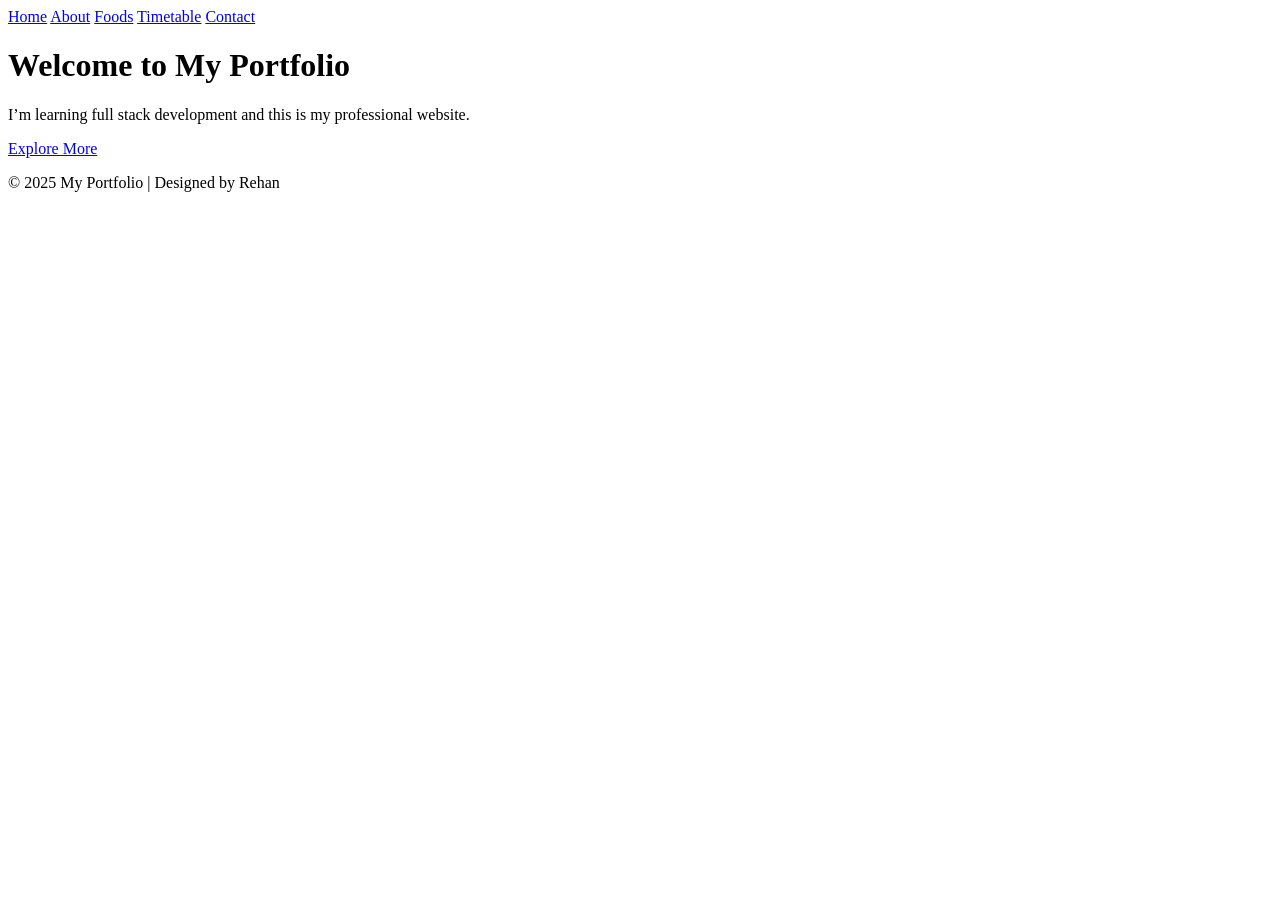
==== index.html @ c5ff6e9c "Create index.html" ====
<!DOCTYPE html>
<html>
<head>
  <title>Home - My Portfolio</title>
  <link rel="stylesheet" href="style.css">
</head>
<body>
  <nav>
    <a href="index.html">Home</a>
    <a href="about.html">About</a>
    <a href="foods.html">Foods</a>
    <a href="timetable.html">Timetable</a>
    <a href="contact.html">Contact</a>
  </nav>

  <div class="hero">
    <h1>Welcome to My Portfolio</h1>
    <p>I’m learning full stack development and this is my professional website.</p>
    <a href="about.html" class="btn">Explore More</a>
  </div>

  <footer>
    <p>© 2025 My Portfolio | Designed by Rehan</p>
  </footer>
</body>
</html>
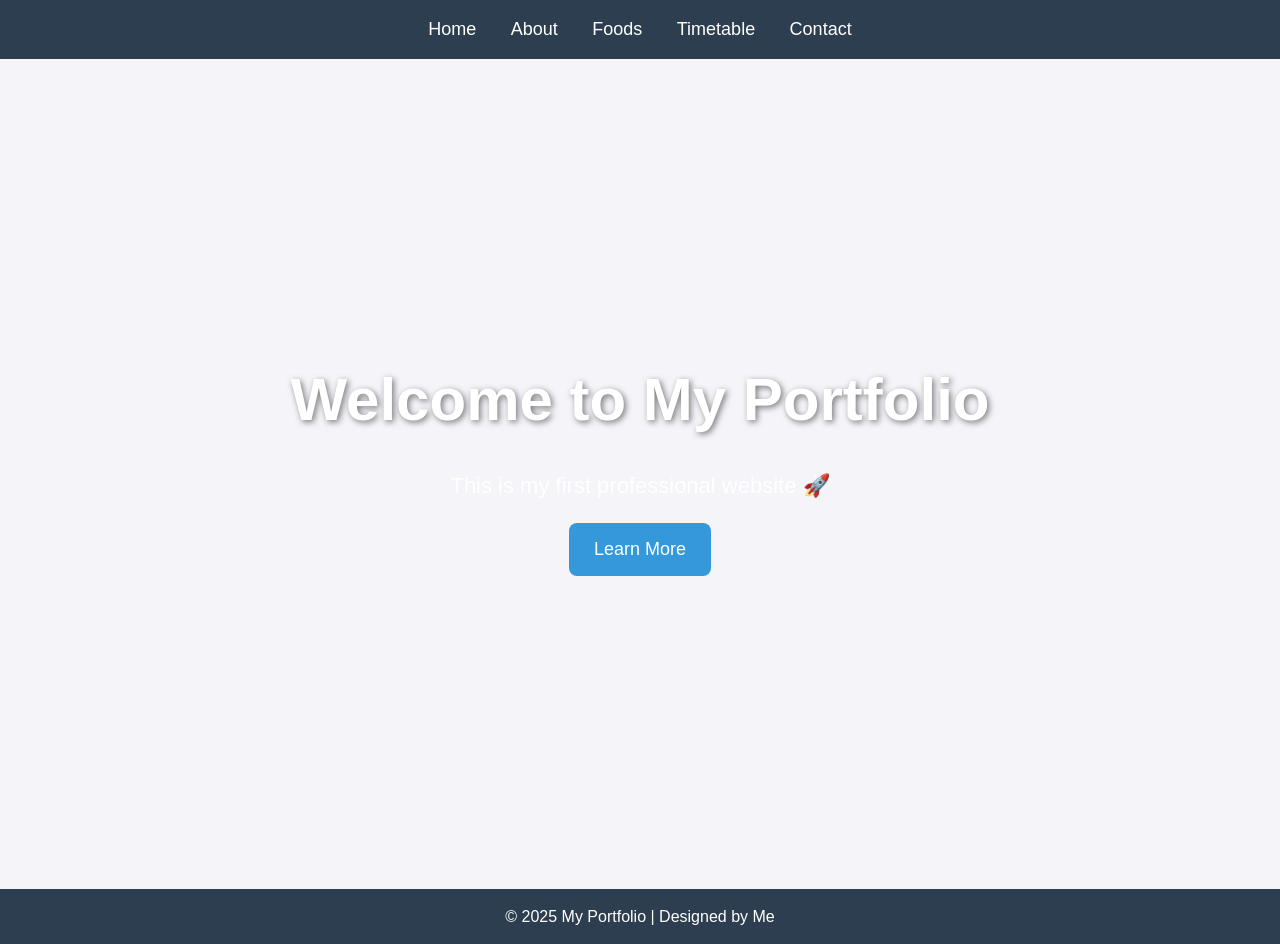
==== commit 96454c22: "Update index.html" ====
--- a/index.html
+++ b/index.html
@@ -1,7 +1,7 @@
 <!DOCTYPE html>
 <html>
 <head>
-  <title>Home - My Portfolio</title>
+  <title>My Portfolio</title>
   <link rel="stylesheet" href="style.css">
 </head>
 <body>
@@ -13,14 +13,18 @@
     <a href="contact.html">Contact</a>
   </nav>
 
-  <div class="hero">
+  <!-- Hero Section with Fade-in -->
+  <section class="hero fade-in">
     <h1>Welcome to My Portfolio</h1>
-    <p>I’m learning full stack development and this is my professional website.</p>
-    <a href="about.html" class="btn">Explore More</a>
-  </div>
+    <p>This is my first professional website 🚀</p>
+    <a href="about.html" class="btn">Learn More</a>
+  </section>
 
   <footer>
-    <p>© 2025 My Portfolio | Designed by Rehan</p>
+    <p>© 2025 My Portfolio | Designed by Me</p>
   </footer>
+
+  <!-- Link JavaScript -->
+  <script src="script.js"></script>
 </body>
 </html>
--- a/style.css
+++ b/style.css
@@ -0,0 +1,223 @@
+/* Reset */
+* {
+  margin: 0;
+  padding: 0;
+  box-sizing: border-box;
+}
+
+body {
+  font-family: "Segoe UI", Arial, sans-serif;
+  background: #f4f4f9;
+  color: #333;
+  line-height: 1.6;
+}
+
+/* Navigation Bar */
+nav {
+  background: #2c3e50;
+  padding: 15px;
+  text-align: center;
+  position: sticky;
+  top: 0;
+  z-index: 100;
+}
+
+nav a {
+  color: white;
+  text-decoration: none;
+  margin: 0 15px;
+  font-size: 18px;
+  transition: 0.3s;
+}
+
+nav a:hover {
+  color: #f39c12;
+}
+
+/* Hero Section */
+.hero {
+  height: 90vh;
+  display: flex;
+  flex-direction: column;
+  justify-content: center;
+  align-items: center;
+  background: url("https://picsum.photos/1600/900") no-repeat center center/cover;
+  color: white;
+  text-align: center;
+}
+
+.hero h1 {
+  font-size: 60px;
+  margin-bottom: 20px;
+  text-shadow: 2px 2px 6px rgba(0,0,0,0.5);
+}
+
+.hero p {
+  font-size: 22px;
+  max-width: 700px;
+}
+
+/* Buttons */
+.btn {
+  display: inline-block;
+  margin-top: 20px;
+  padding: 12px 25px;
+  font-size: 18px;
+  background: #3498db;
+  color: white;
+  border-radius: 8px;
+  text-decoration: none;
+  transition: 0.3s;
+}
+
+.btn:hover {
+  background: #2980b9;
+  box-shadow: 0 0 15px rgba(52, 152, 219, 0.6);
+}
+
+/* Footer */
+footer {
+  text-align: center;
+  padding: 15px;
+  background: #2c3e50;
+  color: white;
+  margin-top: 20px;
+}
+
+/* Table (for timetable page) */
+table {
+  width: 80%;
+  margin: 20px auto;
+  border-collapse: collapse;
+  box-shadow: 0 4px 10px rgba(0,0,0,0.1);
+}
+
+table th, table td {
+  border: 1px solid #ddd;
+  padding: 12px;
+  text-align: center;
+}
+
+table th {
+  background: #3498db;
+  color: white;
+}
+
+/* Food Gallery */
+.gallery {
+  display: grid;
+  grid-template-columns: repeat(auto-fit, minmax(250px, 1fr));
+  gap: 20px;
+  margin-top: 30px;
+  padding: 20px;
+}
+
+.card {
+  background: white;
+  border-radius: 10px;
+  box-shadow: 0 4px 10px rgba(0,0,0,0.1);
+  overflow: hidden;
+  transition: transform 0.3s, box-shadow 0.3s;
+}
+
+.card:hover {
+  transform: scale(1.05);
+  box-shadow: 0 0 15px rgba(52, 152, 219, 0.6);
+}
+
+.card img {
+  width: 100%;
+  height: 200px;
+  object-fit: cover;
+}
+
+.card h3 {
+  margin: 15px 0;
+}
+
+/* Contact Form */
+.contact-form {
+  max-width: 500px;
+  margin: 30px auto;
+  display: flex;
+  flex-direction: column;
+  gap: 15px;
+}
+
+.contact-form input,
+.contact-form textarea {
+  padding: 12px;
+  border: 1px solid #ccc;
+  border-radius: 8px;
+  font-size: 16px;
+  width: 100%;
+}
+
+.contact-form button {
+  padding: 12px;
+  background: #3498db;
+  color: white;
+  border: none;
+  border-radius: 8px;
+  font-size: 18px;
+  cursor: pointer;
+  transition: 0.3s;
+}
+
+.contact-form button:hover {
+  background: #2980b9;
+}
+
+/* Smooth Scrolling */
+html {
+  scroll-behavior: smooth;
+}
+
+/* Fade-in Animation (Scroll-based) */
+.fade-in {
+  opacity: 0;
+  transform: translateY(30px);
+  transition: opacity 1s ease, transform 1s ease;
+}
+
+.fade-in.show {
+  opacity: 1;
+  transform: translateY(0);
+}
+
+/* 📱 Mobile Responsive Design */
+@media (max-width: 768px) {
+  nav a {
+    display: block;
+    margin: 10px 0;
+    font-size: 20px;
+  }
+
+  .hero {
+    height: auto;
+    padding: 60px 20px;
+  }
+
+  .hero h1 {
+    font-size: 40px;
+  }
+
+  .hero p {
+    font-size: 18px;
+    padding: 0 20px;
+  }
+
+  table {
+    width: 100%;
+    font-size: 16px;
+  }
+
+  img {
+    max-width: 100%;
+    height: auto;
+  }
+
+  .contact-form {
+    width: 90%;
+  }
+}
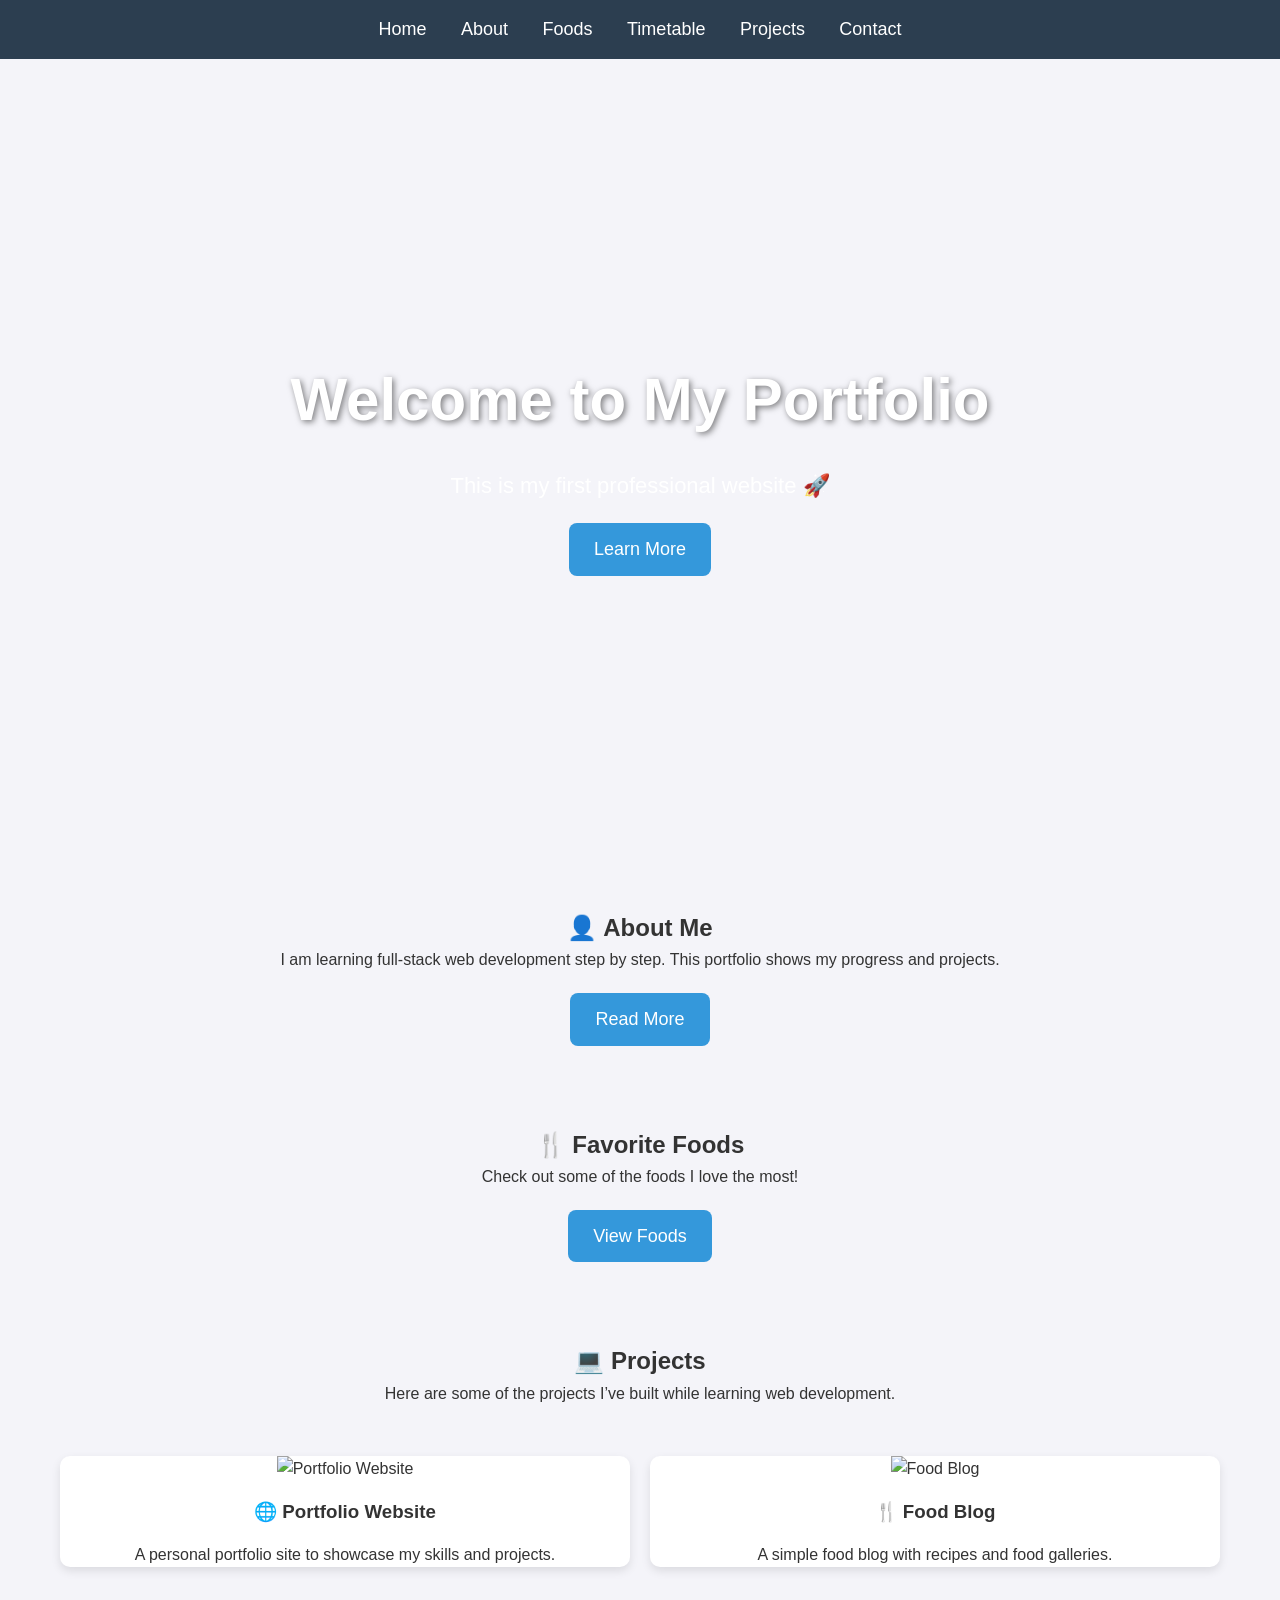
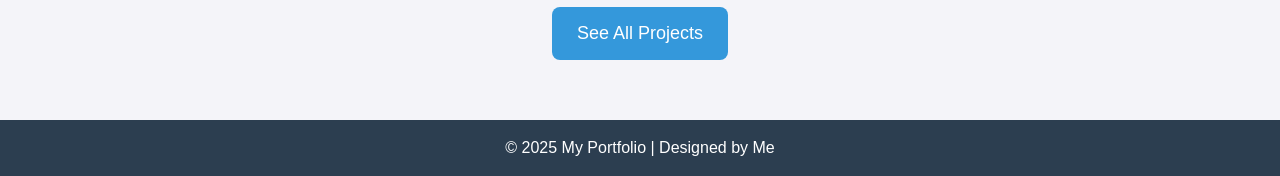
==== commit 678b4d63: "Update index.html" ====
--- a/index.html
+++ b/index.html
@@ -1,30 +1,72 @@
 <!DOCTYPE html>
-<html>
+<html lang="en">
 <head>
+  <meta charset="UTF-8">
+  <meta name="viewport" content="width=device-width, initial-scale=1.0">
   <title>My Portfolio</title>
   <link rel="stylesheet" href="style.css">
 </head>
 <body>
+
+  <!-- Navbar -->
   <nav>
     <a href="index.html">Home</a>
     <a href="about.html">About</a>
     <a href="foods.html">Foods</a>
     <a href="timetable.html">Timetable</a>
+    <a href="projects.html">Projects</a>
     <a href="contact.html">Contact</a>
   </nav>
 
-  <!-- Hero Section with Fade-in -->
+  <!-- Hero Section -->
   <section class="hero fade-in">
     <h1>Welcome to My Portfolio</h1>
     <p>This is my first professional website 🚀</p>
     <a href="about.html" class="btn">Learn More</a>
   </section>
 
+  <!-- About Preview -->
+  <section class="fade-in" style="padding:40px; text-align:center;">
+    <h2>👤 About Me</h2>
+    <p>I am learning full-stack web development step by step. This portfolio shows my progress and projects.</p>
+    <a href="about.html" class="btn">Read More</a>
+  </section>
+
+  <!-- Foods Preview -->
+  <section class="fade-in" style="padding:40px; text-align:center;">
+    <h2>🍴 Favorite Foods</h2>
+    <p>Check out some of the foods I love the most!</p>
+    <a href="foods.html" class="btn">View Foods</a>
+  </section>
+
+  <!-- Projects Preview -->
+  <section class="fade-in" style="padding:40px; text-align:center;">
+    <h2>💻 Projects</h2>
+    <p>Here are some of the projects I’ve built while learning web development.</p>
+    
+    <div class="gallery">
+      <div class="card fade-in">
+        <img src="https://picsum.photos/300/200?random=21" alt="Portfolio Website">
+        <h3>🌐 Portfolio Website</h3>
+        <p>A personal portfolio site to showcase my skills and projects.</p>
+      </div>
+
+      <div class="card fade-in">
+        <img src="https://picsum.photos/300/200?random=22" alt="Food Blog">
+        <h3>🍴 Food Blog</h3>
+        <p>A simple food blog with recipes and food galleries.</p>
+      </div>
+    </div>
+
+    <a href="projects.html" class="btn">See All Projects</a>
+  </section>
+
+  <!-- Footer -->
   <footer>
     <p>© 2025 My Portfolio | Designed by Me</p>
   </footer>
 
-  <!-- Link JavaScript -->
+  <!-- JavaScript -->
   <script src="script.js"></script>
 </body>
 </html>
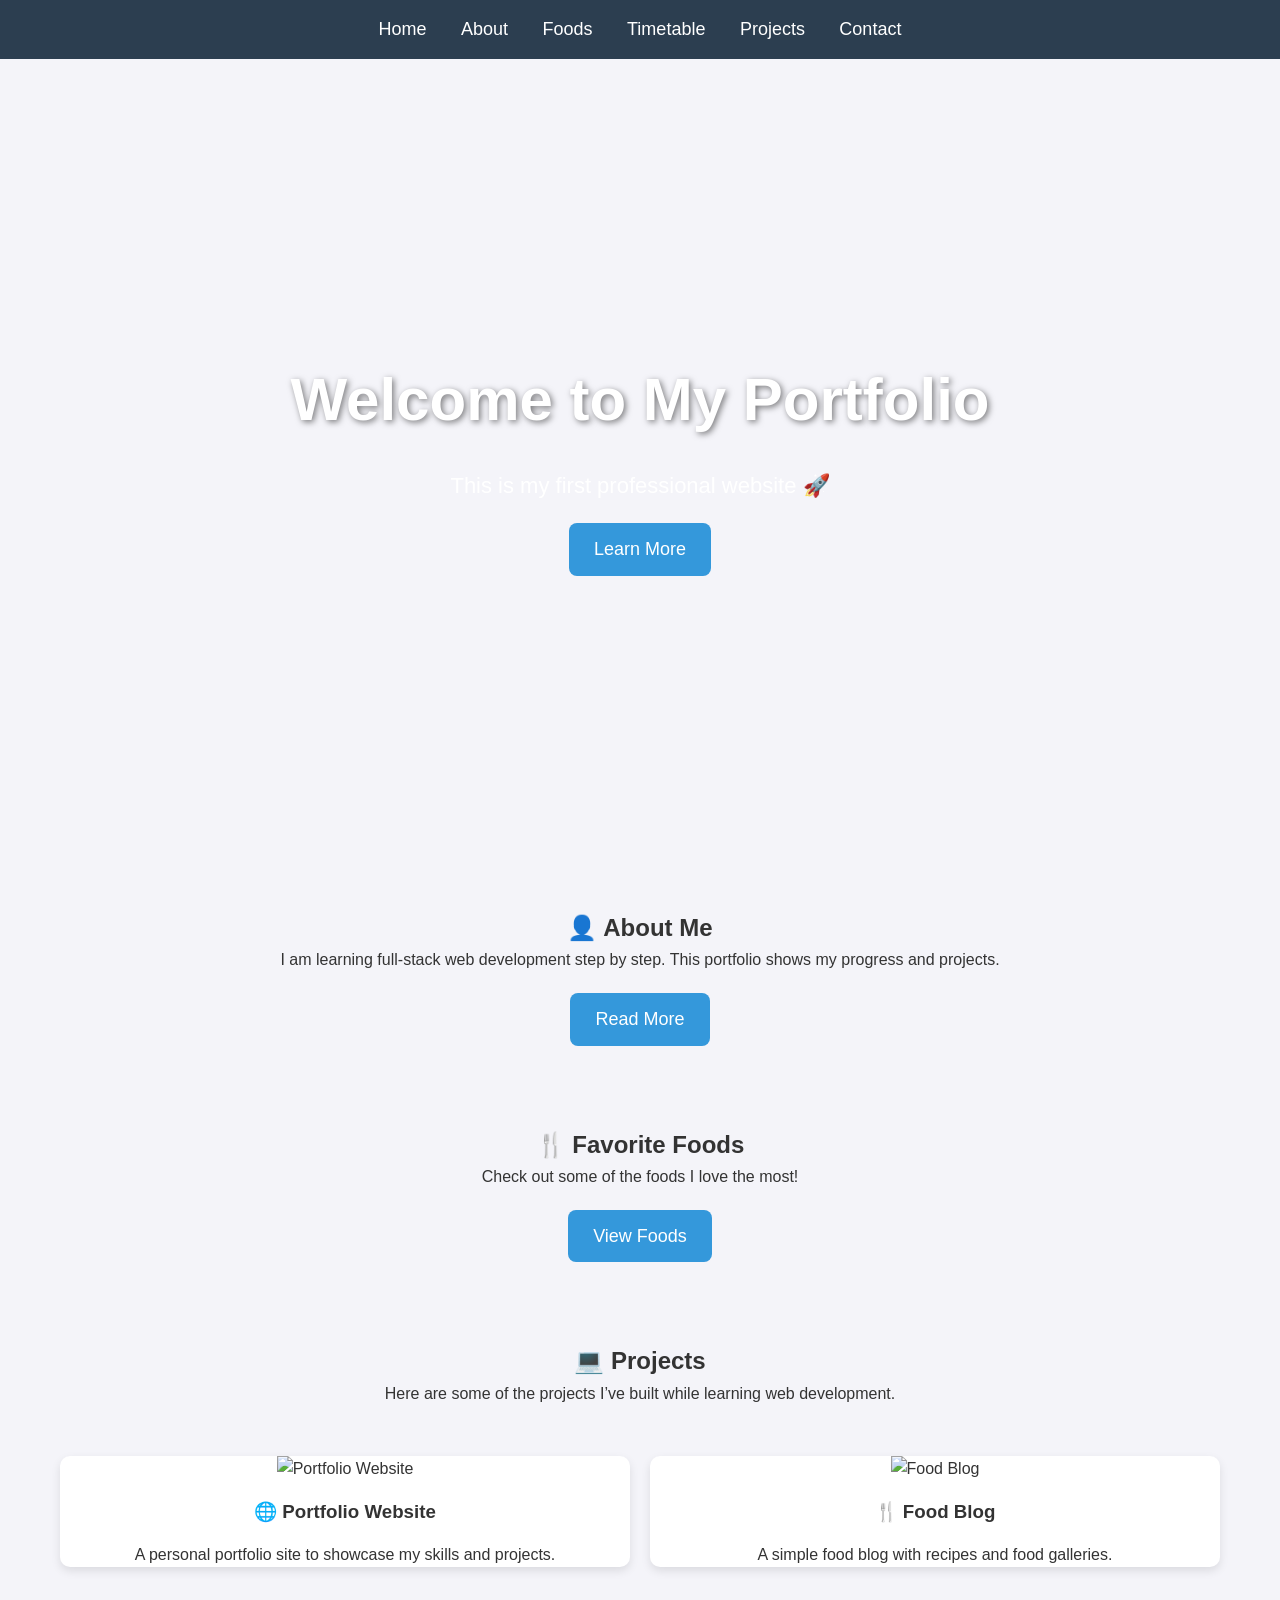
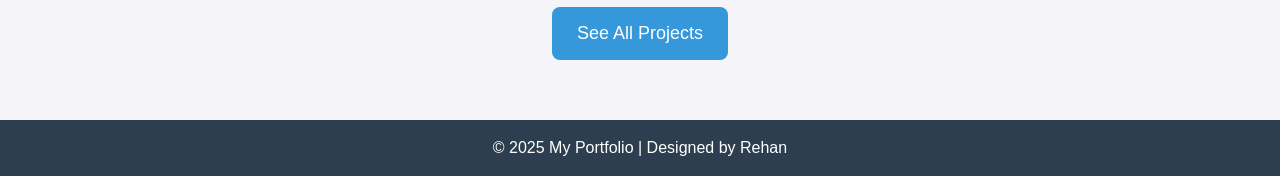
==== commit 5c9ac0c9: "Update index.html" ====
--- a/index.html
+++ b/index.html
@@ -63,7 +63,7 @@
 
   <!-- Footer -->
   <footer>
-    <p>© 2025 My Portfolio | Designed by Me</p>
+    <p>© 2025 My Portfolio | Designed by Rehan</p>
   </footer>
 
   <!-- JavaScript -->
